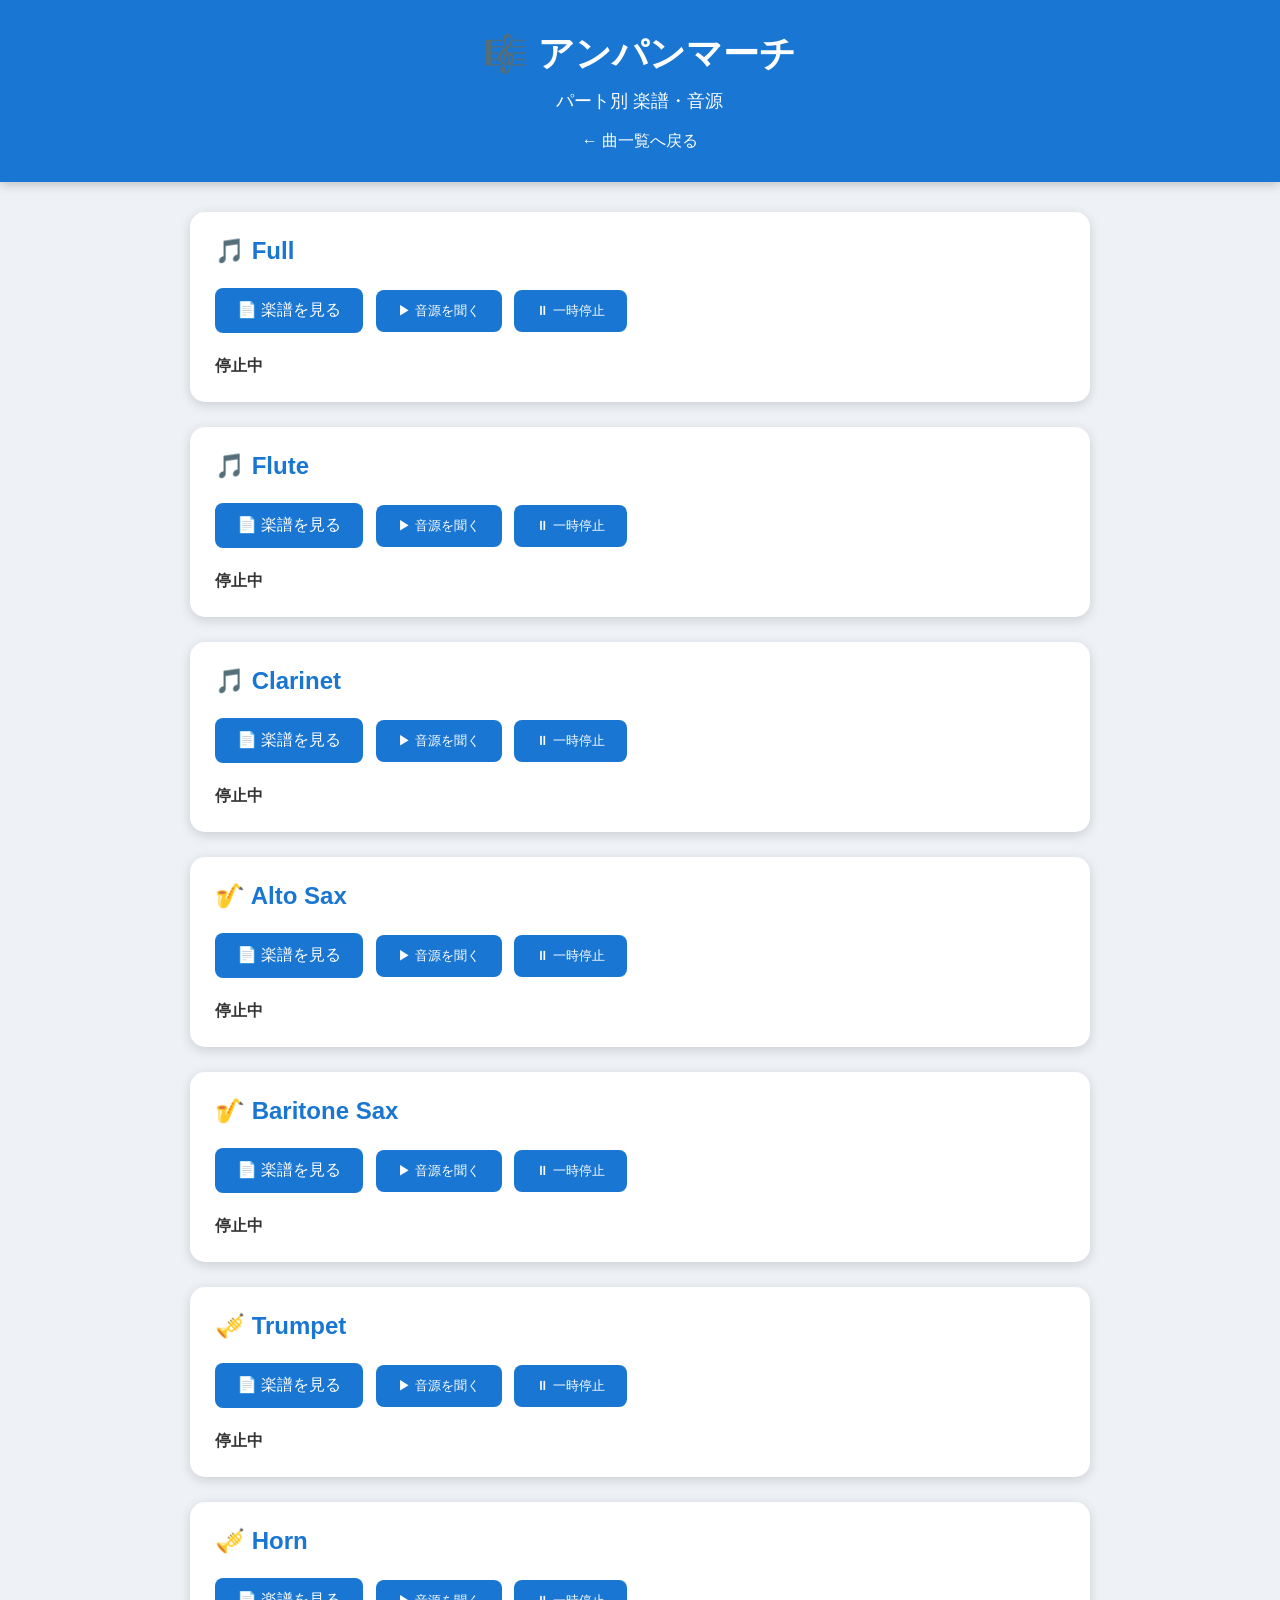
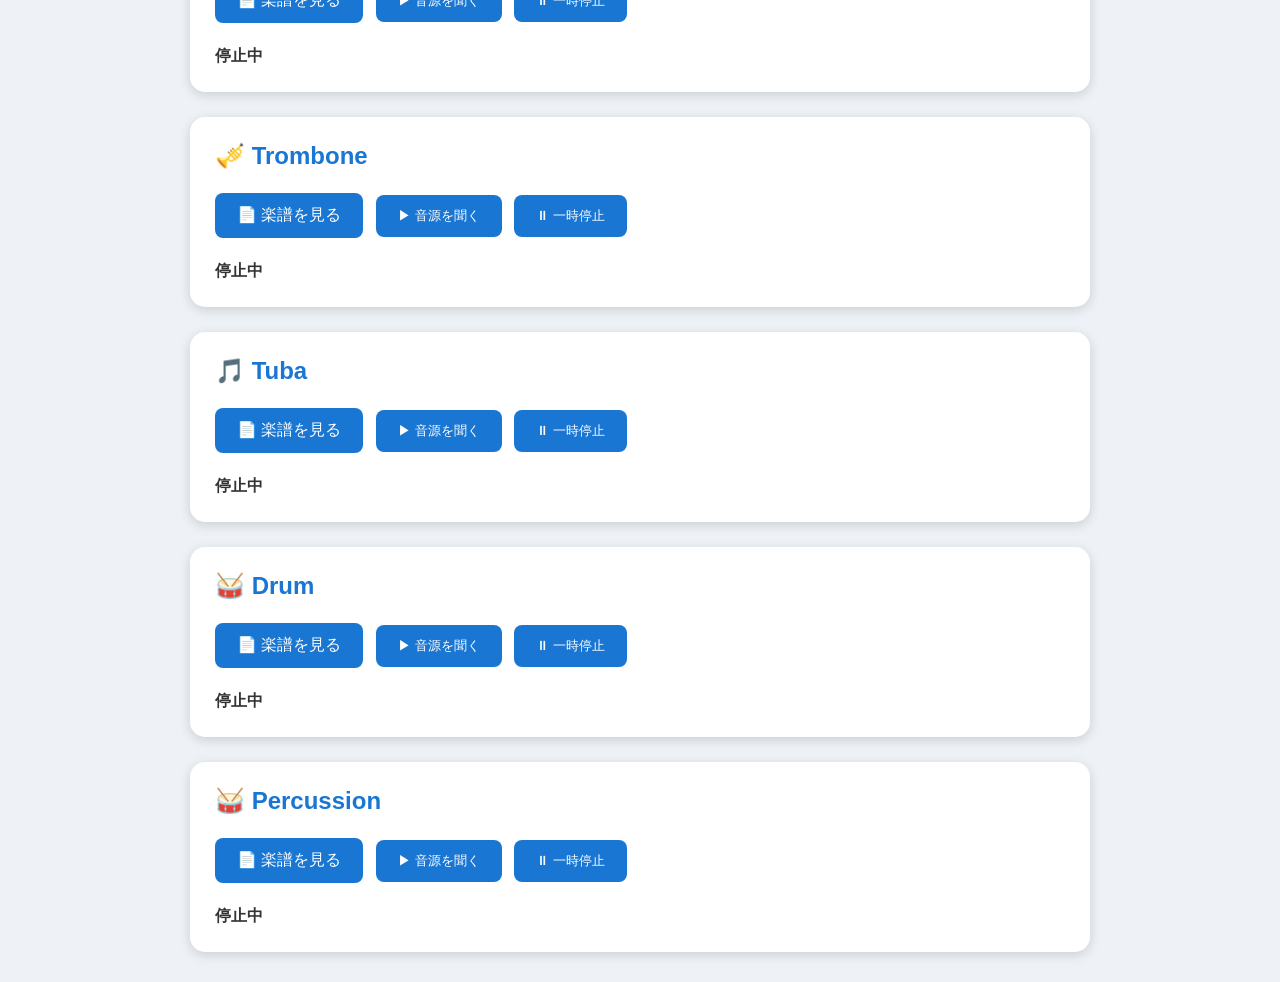
==== Songs/anpanman/index.html @ 26f6ed50 "Create index.html" ====
<!DOCTYPE html>
<html lang="ja">
<head>
<meta charset="UTF-8">
<meta name="viewport" content="width=device-width, initial-scale=1.0">

<title>アンパンマンマーチ | 吹奏楽部 音源・楽譜共有サイト</title>

<style>

*{
    margin:0;
    padding:0;
    box-sizing:border-box;
    font-family:"Yu Gothic UI","Yu Gothic","Meiryo",sans-serif;
}

body{
    background:#eef2f7;
    color:#333;
}

header{
    background:#1976d2;
    color:white;
    text-align:center;
    padding:30px 20px;
    box-shadow:0 3px 10px rgba(0,0,0,.2);
}

header h1{
    font-size:36px;
    margin-bottom:10px;
}

header p{
    font-size:18px;
}

header a{
    color:white;
    text-decoration:none;
}

main{
    width:95%;
    max-width:900px;
    margin:30px auto;
}

.part{

    background:white;

    border-radius:15px;

    padding:25px;

    margin-bottom:25px;

    box-shadow:0 3px 12px rgba(0,0,0,.15);

}

.part h2{

    color:#1976d2;

    margin-bottom:15px;

}

.button{

    display:inline-block;

    padding:12px 22px;

    margin:8px 8px 8px 0;

    background:#1976d2;

    color:white;

    text-decoration:none;

    border:none;

    border-radius:8px;

    cursor:pointer;

    transition:.2s;

}

.button:hover{

    background:#0d5ab9;

}

.status{

    margin-top:15px;

    font-weight:bold;

}

audio{

    display:none;

}

@media(max-width:700px){

header h1{

font-size:28px;

}

.button{

display:block;

width:100%;

}

}

</style>

</head>

<body>

<header>

<h1>🎼 アンパンマーチ</h1>

<p>パート別 楽譜・音源</p>

<br>

<a href="../../index.html">← 曲一覧へ戻る</a>

</header>

<main>

<!-- ======================= -->
<!-- Full -->
<!-- ======================= -->

<div class="part">

<h2>🎵 Full</h2>

<a
class="button"
href="score/Fullscore.pdf"
target="_blank">

📄 楽譜を見る

</a>

<button
class="button"
onclick="playAudio('fullscore','status_fullscore')">

▶ 音源を聞く

</button>

<button
class="button"
onclick="pauseAudio('fullscore','status_fullscore')">

⏸ 一時停止

</button>

<p
class="status"
id="status_fullscore">

停止中

</p>

<audio id="fullscore">

<source
src="audio/Fullscore.mp3"
type="audio/mpeg">

</audio>

</div>

<!-- ======================= -->
<!-- Flute -->
<!-- ======================= -->

<div class="part">

<h2>🎵 Flute</h2>

<a
class="button"
href="score/Flute.pdf"
target="_blank">

📄 楽譜を見る

</a>

<button
class="button"
onclick="playAudio('flute','status_flute')">

▶ 音源を聞く

</button>

<button
class="button"
onclick="pauseAudio('flute','status_flute')">

⏸ 一時停止

</button>

<p
class="status"
id="status_flute">

停止中

</p>

<audio id="flute">

<source
src="audio/Flute.mp3"
type="audio/mpeg">

</audio>

</div>

<!-- ======================= -->
<!-- Clarinet -->
<!-- ======================= -->

<div class="part">

<h2>🎵 Clarinet</h2>

<a
class="button"
href="score/Clarinet.pdf"
target="_blank">

📄 楽譜を見る

</a>

<button
class="button"
onclick="playAudio('clarinet','status_clarinet')">

▶ 音源を聞く

</button>

<button
class="button"
onclick="pauseAudio('clarinet','status_clarinet')">

⏸ 一時停止

</button>

<p
class="status"
id="status_clarinet">

停止中

</p>

<audio id="clarinet">

<source
src="audio/Clarinet.mp3"
type="audio/mpeg">

</audio>

</div>

<!-- ======================= -->
<!-- Alto Sax -->
<!-- ======================= -->

<div class="part">

<h2>🎷 Alto Sax</h2>

<a
class="button"
href="score/AltoSax.pdf"
target="_blank">

📄 楽譜を見る

</a>

<button
class="button"
onclick="playAudio('altosax','status_altosax')">

▶ 音源を聞く

</button>

<button
class="button"
onclick="pauseAudio('altosax','status_altosax')">

⏸ 一時停止

</button>

<p
class="status"
id="status_altosax">

停止中

</p>

<audio id="altosax">

<source
src="audio/AltoSax.mp3"
type="audio/mpeg">

</audio>

</div>

<!-- ======================= -->
<!-- Baritone Sax -->
<!-- ======================= -->

<div class="part">

<h2>🎷 Baritone Sax</h2>

<a
class="button"
href="score/BaritoneSax.pdf"
target="_blank">

📄 楽譜を見る

</a>

<button
class="button"
onclick="playAudio('baritonesax','status_baritonesax')">

▶ 音源を聞く

</button>

<button
class="button"
onclick="pauseAudio('baritonesax','status_baritonesax')">

⏸ 一時停止

</button>

<p
class="status"
id="status_baritonesax">

停止中

</p>

<audio id="baritonesax">

<source
src="audio/BaritoneSax.mp3"
type="audio/mpeg">

</audio>

</div>

<!-- ======================= -->
<!-- Trumpet -->
<!-- ======================= -->

<div class="part">

<h2>🎺 Trumpet</h2>

<a
class="button"
href="score/Trumpet.pdf"
target="_blank">

📄 楽譜を見る

</a>

<button
class="button"
onclick="playAudio('trumpet','status_trumpet')">

▶ 音源を聞く

</button>

<button
class="button"
onclick="pauseAudio('trumpet','status_trumpet')">

⏸ 一時停止

</button>

<p
class="status"
id="status_trumpet">

停止中

</p>

<audio id="trumpet">

<source
src="audio/Trumpet.mp3"
type="audio/mpeg">

</audio>

</div>

<!-- ======================= -->
<!-- Horn -->
<!-- ======================= -->

<div class="part">

<h2>🎺 Horn</h2>

<a
class="button"
href="score/Horn.pdf"
target="_blank">

📄 楽譜を見る

</a>

<button
class="button"
onclick="playAudio('horn','status_horn')">

▶ 音源を聞く

</button>

<button
class="button"
onclick="pauseAudio('horn','status_horn')">

⏸ 一時停止

</button>

<p
class="status"
id="status_horn">

停止中

</p>

<audio id="horn">

<source
src="audio/Horn.mp3"
type="audio/mpeg">

</audio>

</div>

<!-- ======================= -->
<!-- Trombone -->
<!-- ======================= -->

<div class="part">

<h2>🎺 Trombone</h2>

<a
class="button"
href="score/Trombone.pdf"
target="_blank">

📄 楽譜を見る

</a>

<button
class="button"
onclick="playAudio('trombone','status_trombone')">

▶ 音源を聞く

</button>

<button
class="button"
onclick="pauseAudio('trombone','status_trombone')">

⏸ 一時停止

</button>

<p
class="status"
id="status_trombone">

停止中

</p>

<audio id="trombone">

<source
src="audio/Trombone.mp3"
type="audio/mpeg">

</audio>

</div>

<!-- ======================= -->
<!-- Tuba -->
<!-- ======================= -->

<div class="part">

<h2>🎵 Tuba</h2>

<a
class="button"
href="score/Tuba.pdf"
target="_blank">

📄 楽譜を見る

</a>

<button
class="button"
onclick="playAudio('tuba','status_tuba')">

▶ 音源を聞く

</button>

<button
class="button"
onclick="pauseAudio('tuba','status_tuba')">

⏸ 一時停止

</button>

<p
class="status"
id="status_tuba">

停止中

</p>

<audio id="tuba">

<source
src="audio/Tuba.mp3"
type="audio/mpeg">

</audio>

</div>

<!-- ======================= -->
<!-- Drum -->
<!-- ======================= -->

<div class="part">

<h2>🥁 Drum</h2>

<a
class="button"
href="score/Drum.pdf"
target="_blank">

📄 楽譜を見る

</a>

<button
class="button"
onclick="playAudio('drum','status_drum')">

▶ 音源を聞く

</button>

<button
class="button"
onclick="pauseAudio('drum','status_drum')">

⏸ 一時停止

</button>

<p
class="status"
id="status_drum">

停止中

</p>

<audio id="drum">

<source
src="audio/Drum.mp3"
type="audio/mpeg">

</audio>

</div>

<!-- ======================= -->
<!-- Percussion -->
<!-- ======================= -->

<div class="part">

<h2>🥁 Percussion</h2>

<a
class="button"
href="score/Percussion.pdf"
target="_blank">

📄 楽譜を見る

</a>

<button
class="button"
onclick="playAudio('percussion','status_percussion')">

▶ 音源を聞く

</button>

<button
class="button"
onclick="pauseAudio('percussion','status_percussion')">

⏸ 一時停止

</button>

<p
class="status"
id="status_percussion">

停止中

</p>

<audio id="percussion">

<source
src="audio/Percussion.mp3"
type="audio/mpeg">

</audio>

</div>

</main>

<script>

function playAudio(audioId,statusId){

    const audio=document.getElementById(audioId);
    const status=document.getElementById(statusId);

    if(!audio)return;

    audio.play();
    status.textContent="▶ 再生中";

}

function pauseAudio(audioId,statusId){

    const audio=document.getElementById(audioId);
    const status=document.getElementById(statusId);

    if(!audio)return;

    audio.pause();
    status.textContent="⏸ 一時停止";

}

document.querySelectorAll("audio").forEach(audio=>{

    audio.addEventListener("ended",()=>{

        const status=document.getElementById("status_"+audio.id);

        if(status){
            status.textContent="✔ 再生終了";
        }

    });

});

</script>

</body>
</html>
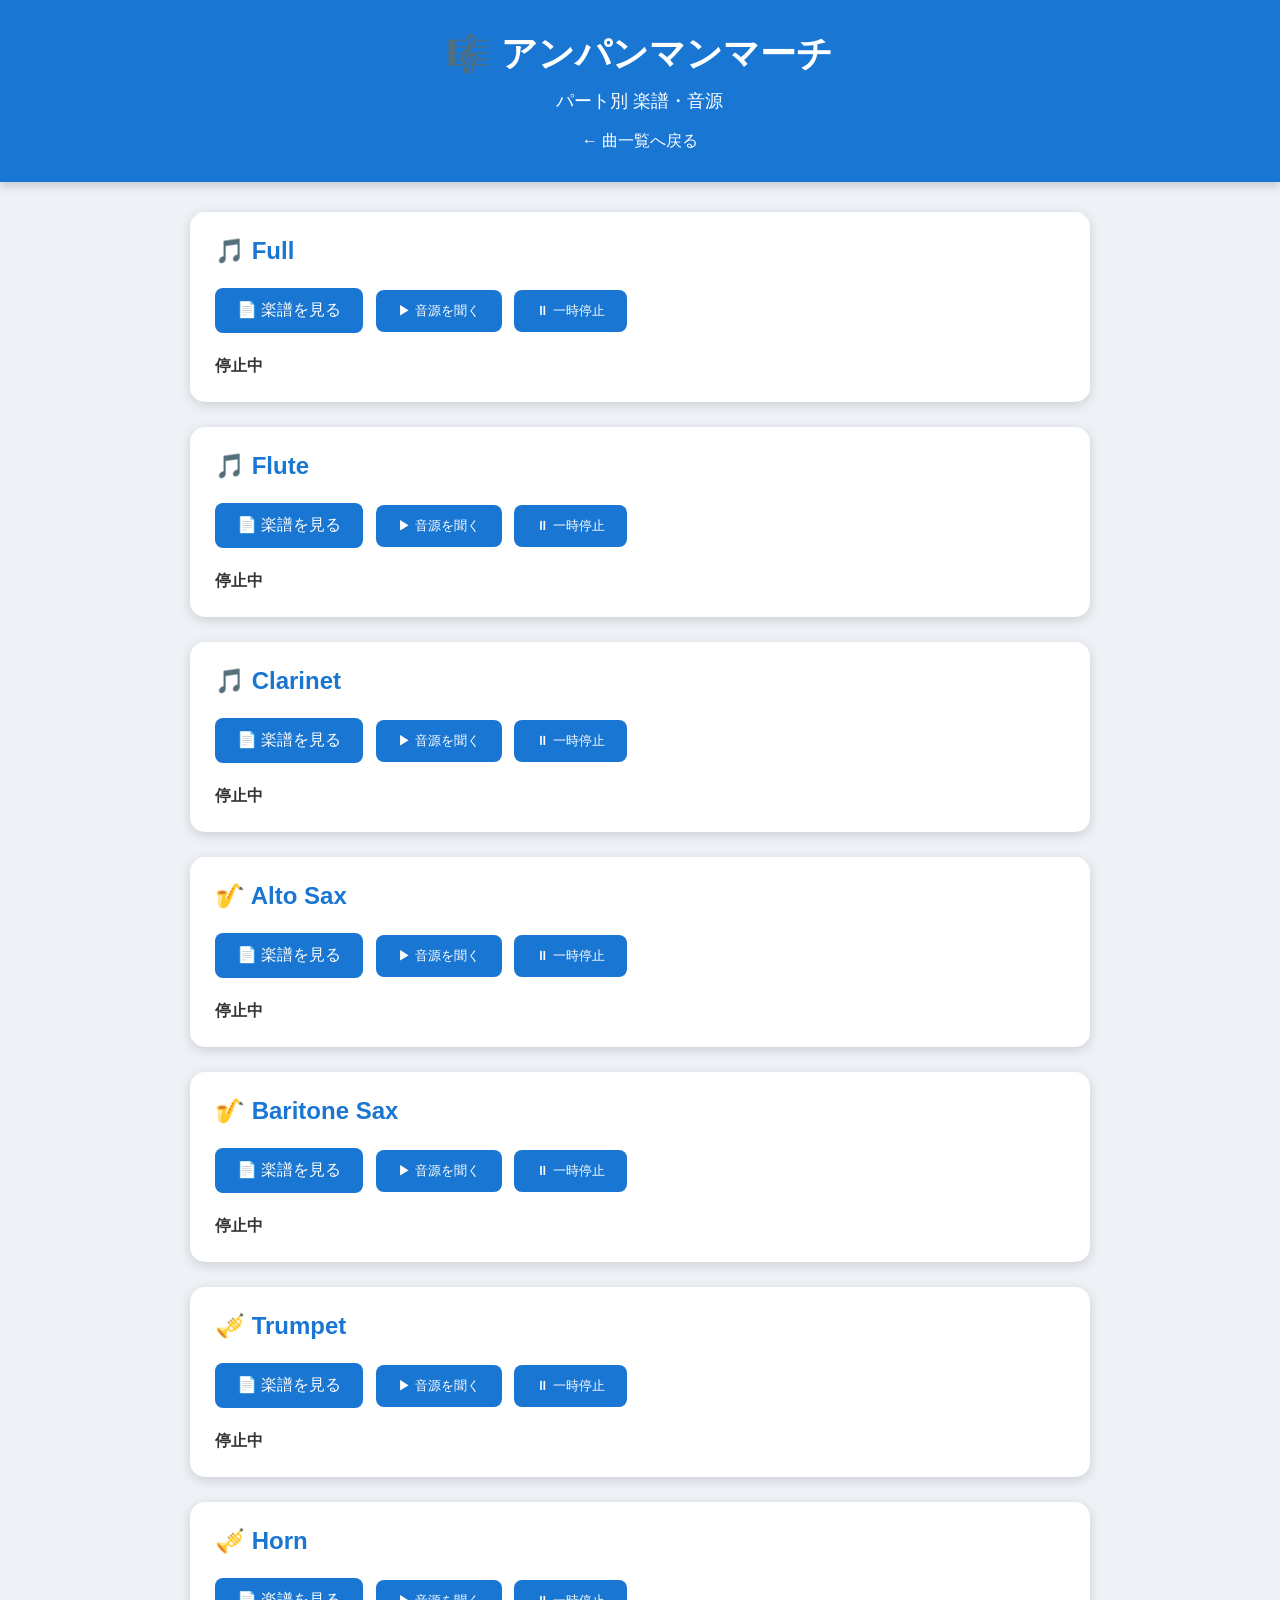
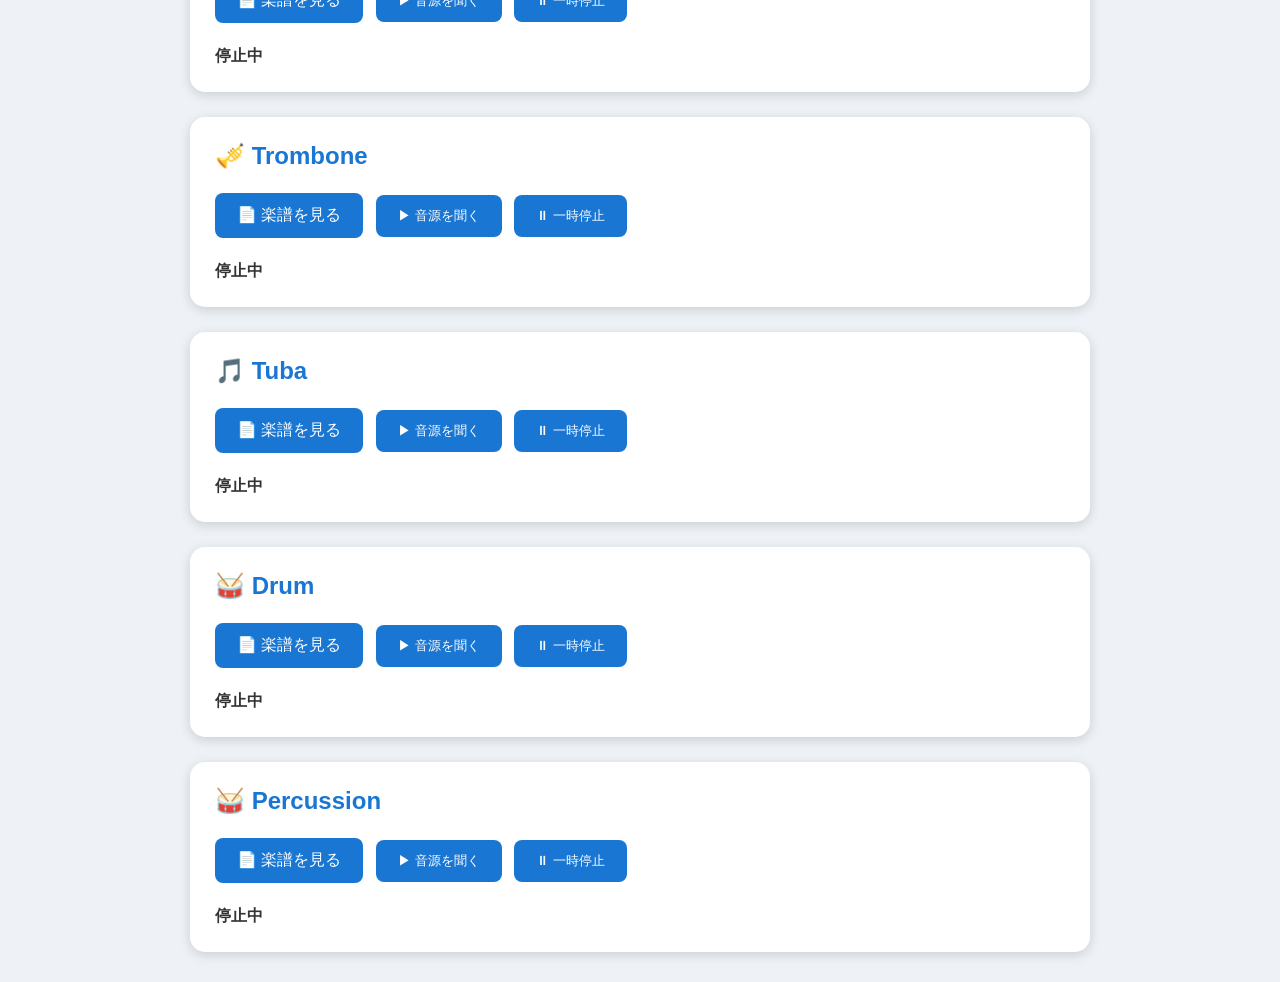
==== commit cbe933b0: "Update index.html" ====
--- a/Songs/anpanman/index.html
+++ b/Songs/anpanman/index.html
@@ -140,7 +140,7 @@
 
 <header>
 
-<h1>🎼 アンパンマーチ</h1>
+<h1>🎼 アンパンマンマーチ</h1>
 
 <p>パート別 楽譜・音源</p>
 
